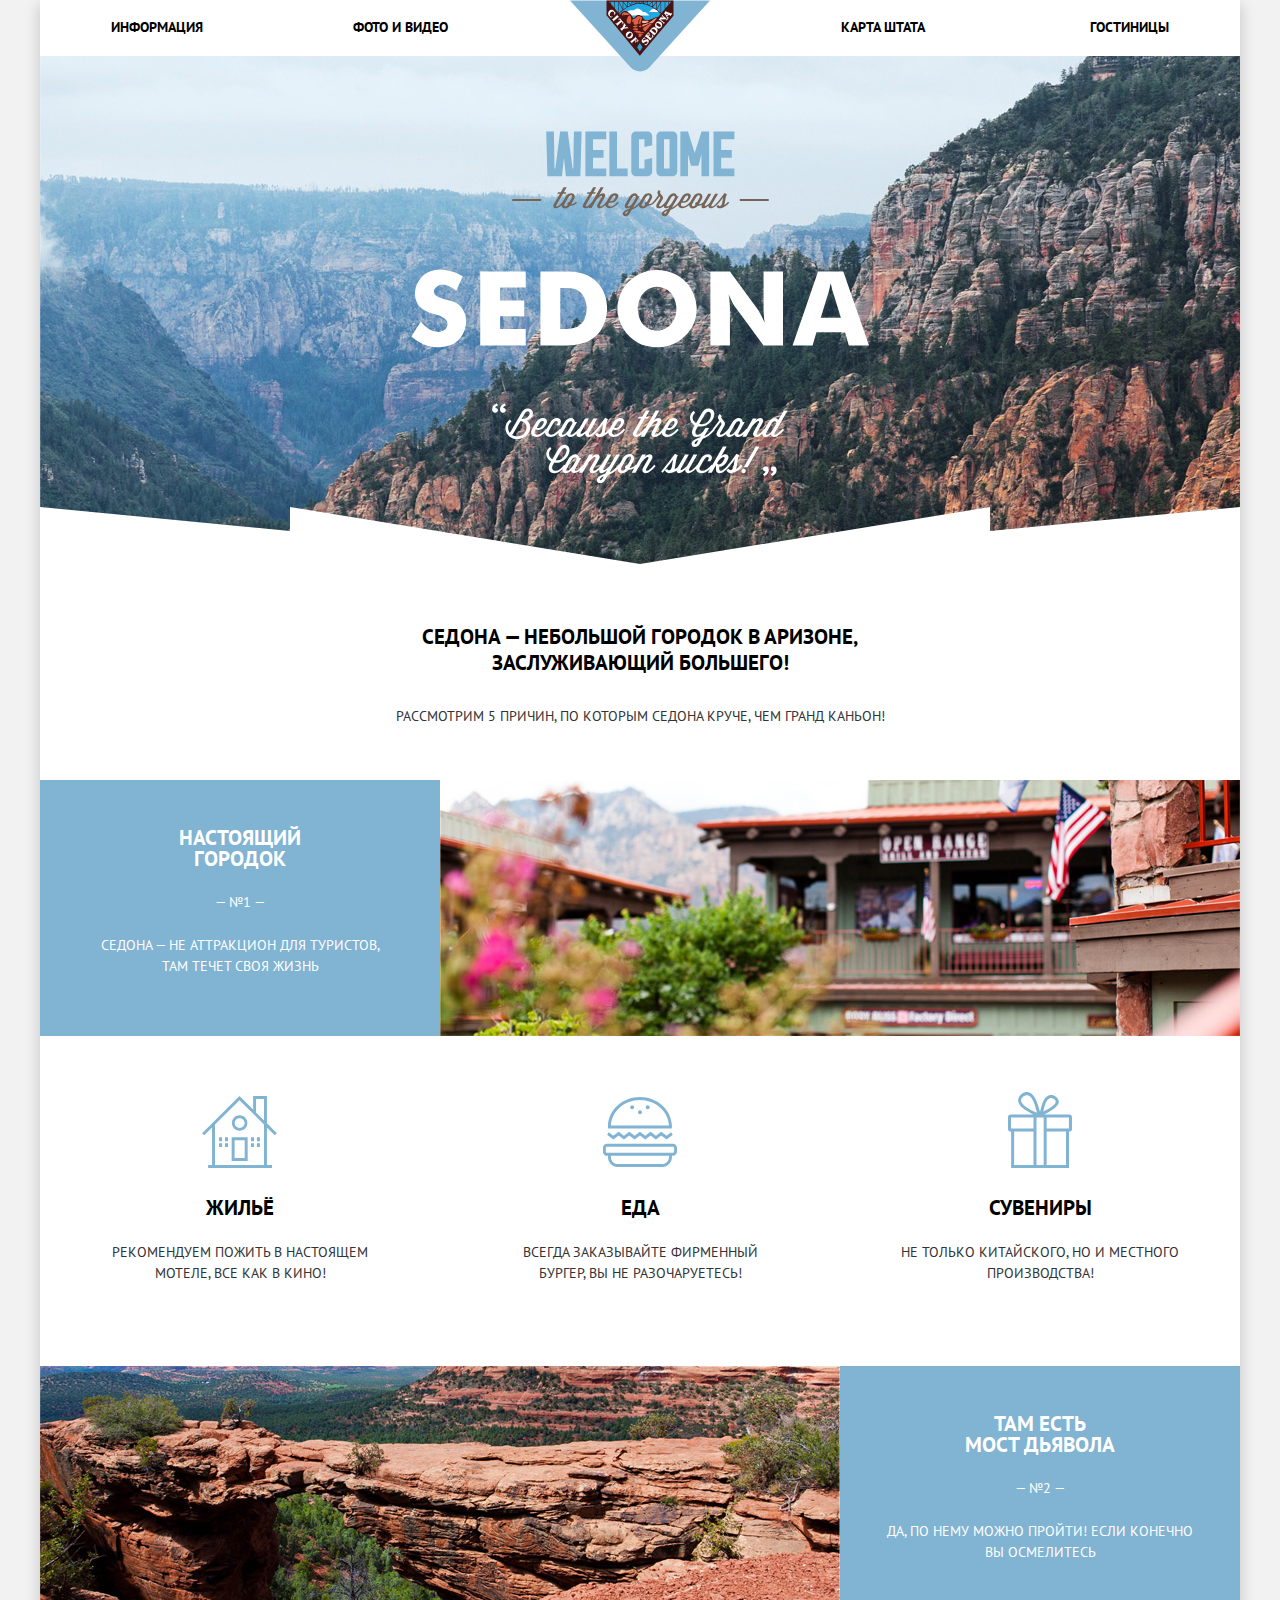
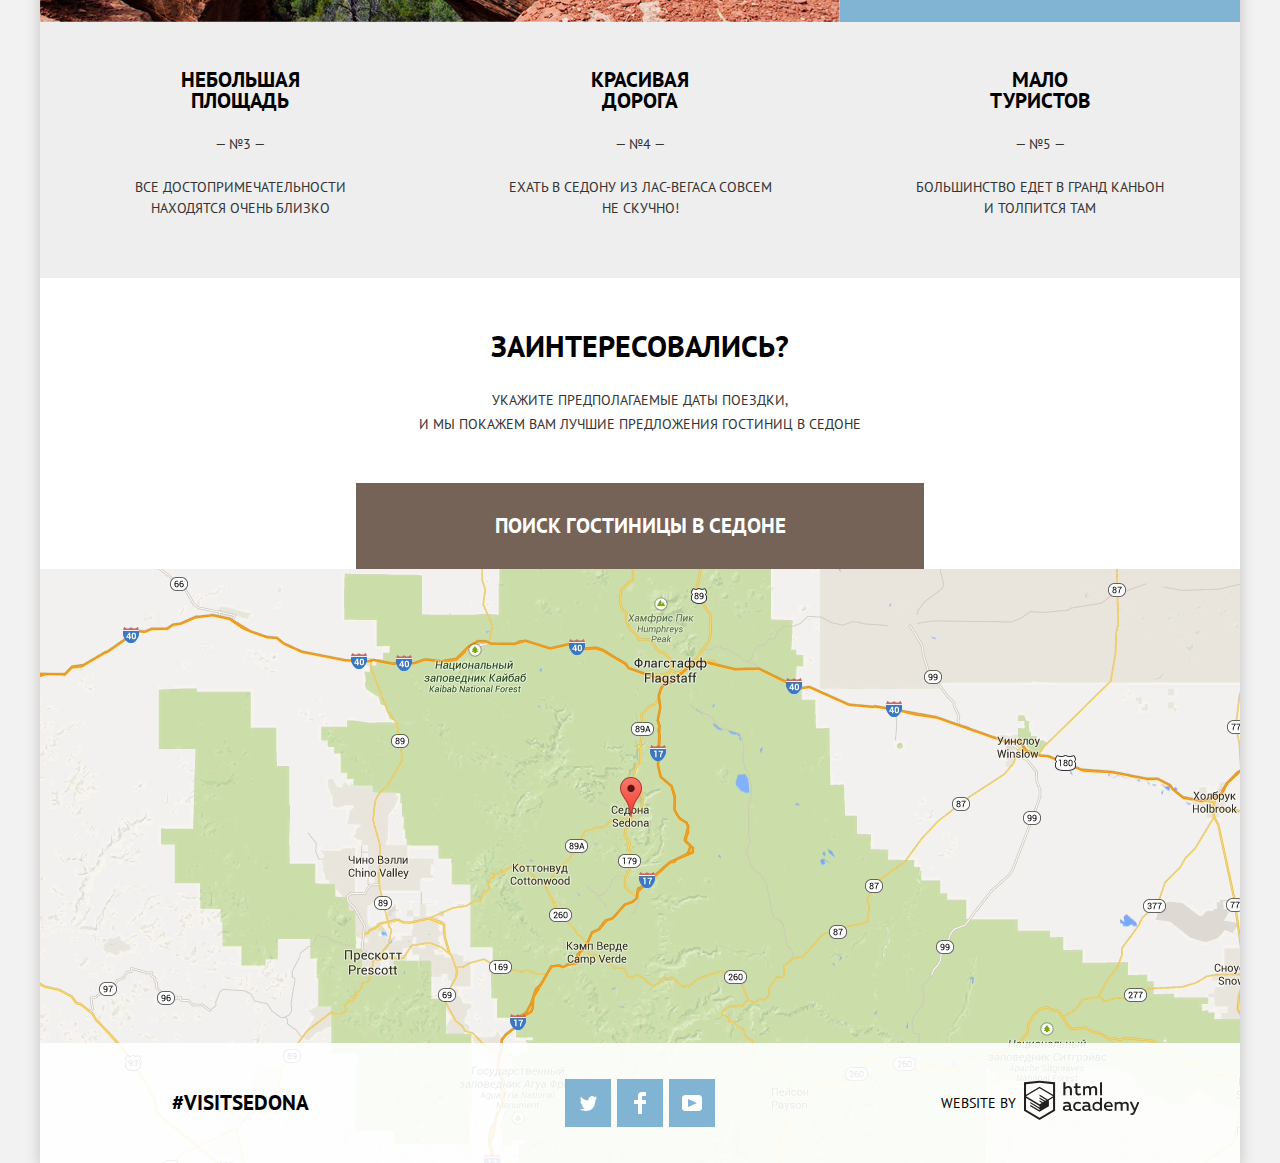
==== index.html @ c5992922 "Добавил анимацию" ====
<!DOCTYPE html>
<html lang="ru">
  <head>
    <meta charset="utf-8">
    <title>HTML Academy: Седона</title>
    <link rel="stylesheet" href="https://fonts.googleapis.com/css?family=PT+Sans:400,700&display=swap&subset=cyrillic">
    <link rel="stylesheet" href="css/normalize.css">
    <link rel="stylesheet" href="css/style.css">
  </head>
  <body>
    <div class="container">
      <header class="main-header">
        <nav class="main-navigation">
          <a class="main-header-logo">
            <img src="img/logo-sedona.svg" width="140" height="72" alt="Логотип Седоны">
          </a>
          <ul class="site-navigation">
            <li><a href="">Информация</a></li>
            <li><a href="">Фото и видео</a></li>
            <li><a href="">Карта штата</a></li>
            <li><a href="hotels.html">Гостиницы</a></li>
          </ul>
        </nav>
      </header>
      <main>
        <h1 class="visually-hidden">Туристический город Седона</h1>
        <section class="main-intro">
          <h2 class="visually-hidden">Великолепная Седона</h2>
          <img src="img/intro-welcome.svg" width="459" height="353" alt="Welcome to the gorgeous Sedona. Because the Grand Canyon sucks!">
        </section>
        <section class="advantages">
          <h2 class="visually-hidden">Главные преимущества Седоны</h2>
          <p class="advantages-title">Седона — небольшой городок в Аризоне, заслуживающий большего!</p>
          <p class="advantages-subtitle">Рассмотрим 5 причин, по которым Седона круче, чем Гранд Каньон!</p>
          <ol class="advantages-list">
            <li class="advantage-item with-image">
              <div class="text-only">
                <h3>Настоящий городок</h3>
                <span>— №1 —</span>
                <p>Седона — не аттракцион для туристов, там течет своя жизнь</p>
              </div>
              <div class="image-only">
                <img src="img/town-sedona.jpg" width="800" height="256" alt="Фото города Седона">
              </div>
            </li>
            <li class="advantage-item with-image">
              <div class="text-only">
                <h3>Там есть<br> мост дьявола</h3>
                <span>— №2 —</span>
                <p>Да, по нему можно пройти! Если конечно вы осмелитесь</p>
              </div>
              <div class="image-only">
                <img src="img/bridge-sedona.jpg" width="800" height="256" alt="Фото моста дьявола">
              </div>
            </li>
            <li class="advantage-item text-only other-advantage">
              <h3>Небольшая площадь</h3>
              <span>— №3 —</span>
              <p>Все достопримечательности находятся очень близко</p>
            </li>
            <li class="advantage-item text-only other-advantage">
              <h3>Красивая дорога</h3>
              <span>— №4 —</span>
              <p>Ехать в Седону из Лас-Вегаса совсем не скучно!</p>
            </li>
            <li class="advantage-item text-only other-advantage">
              <h3>Мало туристов</h3>
              <span>— №5 —</span>
              <p>Большинство едет в Гранд Каньон и толпится там</p>
            </li>
            <li class="advantage-item-more">
              <ul class="more-advantages-list">
                <li class="more-advantage-item">
                  <h4>Жильё</h4>
                  <p>Рекомендуем пожить в настоящем мотеле, все как в кино!</p>
                </li>
                <li class="more-advantage-item">
                  <h4>Еда</h4>
                  <p>Всегда заказывайте фирменный бургер, вы не разочаруетесь!</p>
                </li>
                <li class="more-advantage-item">
                  <h4>Сувениры</h4>
                  <p>Не только китайского, но и местного производства!</p>
                </li>
              </ul>
            </li>
          </ol>
        </section>
        <section class="appointment">
          <div class="appointment-text">
          <h2 class="visually-hidden">Бронировка отеля в Седоне</h2>
          <p class="appointment-title">Заинтересовались?</p>
          <p class="appointment-subtitle">Укажите предполагаемые даты поездки,<br> и мы покажем вам лучшие предложения гостиниц в Cедоне</p>
          <button class="appointment-button" type="button">Поиск гостиницы в Седоне</button>
          </div>
          <div class="appointment-container">
            <form class="appointment-form" action="https://echo.htmlacademy.ru" method="post">
              <p class="appointment-item">
                <label for="appointment-date-1">Дата заезда:</label>
                <input id="appointment-date-1" type="text" name="date-1" value="" placeholder="24 апреля 2017">
                <button class="button-calendar" type="button">
                  <span class="visually-hidden">Открыть календарь</span>
                  <svg xmlns="http://www.w3.org/2000/svg" width="21" height="22" viewBox="0 0 21 22">
                    <path d="M19.251 2.025h-2.845V.648c0-.381-.294-.689-.656-.689-.363 0-.656.308-.656.689v1.377h-3.938V.648c0-.381-.294-.689-.655-.689-.363 0-.657.308-.657.689v1.377H5.906V.648c0-.381-.294-.689-.656-.689-.363 0-.657.308-.657.689v1.377H1.75C.784 2.025 0 2.847 0 3.862v16.302C0 21.179.784 22 1.75 22h17.501c.966 0 1.749-.821 1.749-1.836V3.862c0-1.015-.783-1.837-1.749-1.837zm.437 18.139a.448.448 0 0 1-.437.459H1.75a.45.45 0 0 1-.438-.459V3.862a.45.45 0 0 1 .438-.459h2.844v1.378c0 .381.294.689.657.689.362 0 .656-.308.656-.689V3.403h3.938v1.378c0 .381.294.689.657.689.361 0 .655-.308.655-.689V3.403h3.938v1.378c0 .381.293.689.656.689.362 0 .656-.308.656-.689V3.403h2.845c.241 0 .437.206.437.459v16.302z"/>
                    <path d="M4.594 8.225h2.625v2.066H4.594zM4.594 11.668h2.625v2.067H4.594zM4.594 15.112h2.625v2.066H4.594zM9.188 15.112h2.625v2.066H9.188zM9.188 11.668h2.625v2.067H9.188zM9.188 8.225h2.625v2.066H9.188zM13.781 15.112h2.625v2.066h-2.625zM13.781 11.668h2.625v2.067h-2.625zM13.781 8.225h2.625v2.066h-2.625z"/>
                  </svg>
                </button>
              </p>
              <p class="appointment-item">
                <label for="appointment-date-2">Дата выезда:</label>
                <input id="appointment-date-2" type="text" name="date-2" placeholder="4 июля 2017">
                <button class="button-calendar" type="button">
                  <span class="visually-hidden">Открыть календарь</span>
                  <svg xmlns="http://www.w3.org/2000/svg" width="21" height="22" viewBox="0 0 21 22">
                    <path d="M19.251 2.025h-2.845V.648c0-.381-.294-.689-.656-.689-.363 0-.656.308-.656.689v1.377h-3.938V.648c0-.381-.294-.689-.655-.689-.363 0-.657.308-.657.689v1.377H5.906V.648c0-.381-.294-.689-.656-.689-.363 0-.657.308-.657.689v1.377H1.75C.784 2.025 0 2.847 0 3.862v16.302C0 21.179.784 22 1.75 22h17.501c.966 0 1.749-.821 1.749-1.836V3.862c0-1.015-.783-1.837-1.749-1.837zm.437 18.139a.448.448 0 0 1-.437.459H1.75a.45.45 0 0 1-.438-.459V3.862a.45.45 0 0 1 .438-.459h2.844v1.378c0 .381.294.689.657.689.362 0 .656-.308.656-.689V3.403h3.938v1.378c0 .381.294.689.657.689.361 0 .655-.308.655-.689V3.403h3.938v1.378c0 .381.293.689.656.689.362 0 .656-.308.656-.689V3.403h2.845c.241 0 .437.206.437.459v16.302z"/>
                    <path d="M4.594 8.225h2.625v2.066H4.594zM4.594 11.668h2.625v2.067H4.594zM4.594 15.112h2.625v2.066H4.594zM9.188 15.112h2.625v2.066H9.188zM9.188 11.668h2.625v2.067H9.188zM9.188 8.225h2.625v2.066H9.188zM13.781 15.112h2.625v2.066h-2.625zM13.781 11.668h2.625v2.067h-2.625zM13.781 8.225h2.625v2.066h-2.625z"/>
                  </svg>
                </button>
              </p>
              <div class="appointment-group">
                <p class="appointment-item">
                  <label for="appointment-adult">Взрослые:</label>
                  <button class="button-less" type="button">
                    <span>–</span>
                  </button>
                  <input id="appointment-adult" type="number" name="adult" placeholder="2">
                  <button class="button-more" type="button">
                    <span>+</span>
                  </button>
                </p>
                <p class="appointment-item">
                  <label for="appointment-children">Дети:</label>
                  <button class="button-less" type="button">
                    <span>–</span>
                  </button>
                  <input id="appointment-children" type="number" name="children" placeholder="0">
                  <button class="button-more" type="button">
                    <span>+</span>
                  </button>
                </p>
              </div>
              <button class="button-submit" type="submit">Найти</button>
            </form>
          </div>
        </section>
        <section class="main-map">
          <h2 class="visually-hidden">Карта расположения Седоны</h2>
          <img src="img/map.png" width="1200" height="594" alt="Карта расположения Седоны">
        </section>
      </main>
      <footer class="main-footer index-footer">
        <p class="footer-intro">#visitsedona</p>
        <div class="footer-social">
          <ul>
            <li>
              <a class="social-button" href="#"><span class="visually-hidden">Твиттер</span>
              <svg xmlns="http://www.w3.org/2000/svg" width="17" height="15" viewBox="0 0 17 15">
                <path fill="#FFF" d="M10.95.144c1.685-.496 2.984.27 3.577 1.179.673-.231 1.331-.481 2.011-.708a2.345 2.345 0 0 1-.857 1.768c.685.17 1.304-.491 1.304-.491-.169 1-1.006 1.788-1.563 2.024-.231 6.75-3.175 11.217-10.077 11.082h-.446c-.41 0-4.164-.46-4.898-1.887 2.271.196 3.893-.422 4.693-1.177-.96-.3-2.679-.477-2.979-2.95.349.106.564.228 1.19.119C1.705 8.247.374 7.53.448 5.33c.285.328 1.067.536 1.34.472C1.085 5.561-.182 2.442.894.85c1.818 1.854 3.735 3.606 7.152 3.773C8.254 2.33 9.183.793 10.95.144z"/>
              </svg>
              </a>
            </li>
            <li>
              <a class="social-button" href="#"><span class="visually-hidden">Фейсбук</span>
              <svg xmlns="http://www.w3.org/2000/svg" width="12" height="22" viewBox="0 0 12 22">
                <path fill="#FFF" d="M12 4V0H8a4 4 0 0 0-4 4v4H0v4h4v10h4V12h4V8H8V4h4z"/>
              </svg>
              </a>
            </li>
            <li>
              <a class="social-button" href="#"><span class="visually-hidden">Ютуб</span>
              <svg xmlns="http://www.w3.org/2000/svg" width="20" height="16" viewBox="0 0 20 16">
                <path fill="#FFF" d="M17 0H3C1.35 0 0 1.35 0 3v10c0 1.65 1.35 3 3 3h14c1.65 0 3-1.35 3-3V3c0-1.65-1.35-3-3-3zM6.027 11.998V4.002L15.014 8l-8.987 3.998z"/>
              </svg>
              </a>
            </li>
          </ul>
        </div>
        <p class="footer-copyright">
          <span>Website by</span>
          <a class="button-copyrigth" href="https://up.htmlacademy.ru/htmlcss/26"><span class="visually-hidden">HTML Academy</span>
          <svg xmlns="http://www.w3.org/2000/svg" width="115" height="41" viewBox="0 0 113 39">
            <path fill="#231f20" d="M46.84 28.22a2.07 2.07 0 0 0 .58-.11v1.4a3.41 3.41 0 0 1-1.24.22 1.75 1.75 0 0 1-1.75-1 5.08 5.08 0 0 1-3.3 1.13c-1.59 0-3.06-.87-3.06-2.68 0-2.24 2.08-2.93 3.9-2.93a11.63 11.63 0 0 1 2.28.26v-.31c0-1.09-.8-1.86-2.3-1.86a7.79 7.79 0 0 0-3.15.67v-1.79a10.72 10.72 0 0 1 3.35-.58c2.48 0 4 1.18 4 3.83v3.14a.57.57 0 0 0 .69.61zm-6.76-1.19a1.42 1.42 0 0 0 1.64 1.29 3.56 3.56 0 0 0 2.53-1v-1.51a10.21 10.21 0 0 0-1.9-.22c-1.1.01-2.27.35-2.27 1.45zM53.06 20.62a5.29 5.29 0 0 1 2.7.67v1.79a4.28 4.28 0 0 0-2.42-.73 2.89 2.89 0 1 0 0 5.76 5.26 5.26 0 0 0 2.55-.67v1.8a6.58 6.58 0 0 1-2.9.6 4.42 4.42 0 0 1-4.72-4.54 4.54 4.54 0 0 1 4.79-4.68zM65.84 28.22a2.07 2.07 0 0 0 .58-.11v1.4a3.41 3.41 0 0 1-1.24.22 1.75 1.75 0 0 1-1.75-1 5.08 5.08 0 0 1-3.3 1.13c-1.59 0-3.06-.87-3.06-2.68 0-2.24 2.08-2.93 3.9-2.93a11.63 11.63 0 0 1 2.28.26v-.31c0-1.09-.8-1.86-2.3-1.86a7.79 7.79 0 0 0-3.15.67v-1.79a10.72 10.72 0 0 1 3.35-.58c2.48 0 4 1.18 4 3.83v3.14a.57.57 0 0 0 .69.61zm-6.76-1.19a1.42 1.42 0 0 0 1.64 1.29 3.56 3.56 0 0 0 2.53-1v-1.51a10.21 10.21 0 0 0-1.9-.22c-1.11.01-2.27.35-2.27 1.45zM76.67 16.85v12.76h-1.76v-1.39a4.07 4.07 0 0 1-3.35 1.62 4.62 4.62 0 0 1 0-9.22 4 4 0 0 1 3.15 1.37v-5.14h2zm-4.76 5.48a2.9 2.9 0 0 0 0 5.8 3 3 0 0 0 2.79-1.84v-2.13a3.06 3.06 0 0 0-2.79-1.83zM82.99 20.62c3.48 0 4.68 2.81 4.12 5.34h-6.58c.22 1.57 1.75 2.22 3.35 2.22a6.41 6.41 0 0 0 2.77-.62v1.68a7.5 7.5 0 0 1-3.14.6c-2.68 0-5-1.53-5-4.61a4.39 4.39 0 0 1 4.48-4.61zm.09 1.62a2.39 2.39 0 0 0-2.57 2.26h4.85a2.06 2.06 0 0 0-2.28-2.26zM89.1 29.61v-8.75h1.73v1.09a4 4 0 0 1 2.92-1.33 3 3 0 0 1 2.73 1.4 4.33 4.33 0 0 1 3.06-1.4 3.21 3.21 0 0 1 3.32 3.52v5.47h-2V24.2a1.67 1.67 0 0 0-1.73-1.84 2.94 2.94 0 0 0-2.17 1.18V29.61h-2V24.2a1.67 1.67 0 0 0-1.73-1.84 3.11 3.11 0 0 0-2.32 1.35v5.91h-2zM111.47 20.86h2l-4.1 9.93c-.95 2.28-2.19 3-3.52 3a5 5 0 0 1-1.15-.15v-1.66a3 3 0 0 0 .89.13c.95 0 1.66-.67 2.17-2l.18-.44-4.16-8.82h2.13l3 6.6zM40.66 1.53v5a4 4 0 0 1 2.83-1.2A3.41 3.41 0 0 1 47.1 8.9v5.41h-2V9.15a1.9 1.9 0 0 0-2-2.1 3.08 3.08 0 0 0-2.44 1.46v5.8h-2V1.53h2zM52.43 2.42v3.12h3.17v1.71h-3.17v4c0 1.15.53 1.53 1.66 1.53a4.71 4.71 0 0 0 1.77-.35v1.68a7.14 7.14 0 0 1-2.35.38 2.68 2.68 0 0 1-3-2.88V7.23h-1.6V5.52h1.57V2.88zM58.1 14.29V5.54h1.73v1.09a4 4 0 0 1 2.92-1.33 3 3 0 0 1 2.73 1.4 4.33 4.33 0 0 1 3.06-1.4 3.21 3.21 0 0 1 3.32 3.52v5.47h-2V8.88a1.67 1.67 0 0 0-1.73-1.84 2.94 2.94 0 0 0-2.17 1.18V14.29h-2V8.88a1.67 1.67 0 0 0-1.73-1.84 3.11 3.11 0 0 0-2.32 1.35v5.91h-2zM74.72 1.52h1.95v12.76h-1.95zM15.44.02h-.16L0 1.62v28l15.28 9.09 15.28-9.09v-28zm13.12 28.45l-13.28 7.9L2 28.47V16.99l13.22 7.87v1.43l-9.07-5.4v1.38l9.11 5.47v1.46l-9.1-5.42v1.38l9.11 5.47 9.19-5.5V19.22l4.1-2.45v11.67zm0-13.16l-3.65 2.14-1.68 1-8-4.76v1.38l6.84 4.07h-.06l-.15.09-1 .57-5.64-3.36v1.38l4.45 2.65-1.05.7-3.36-2v1.38l2.21 1.3-2.25 1.35-13.16-7.82 13.17-7.92zm0-1.39L15.21 6.05l-13.2 7.86V3.41l13.28-1.39 13.28 1.39v10.51z"/>
          </svg>
          </a>
        </p>
      </footer>
    </div>
    <script src="js/script.js"></script>
  </body>
</html>
---- css/style.css ----
body {
    margin: 0;
    padding: 0;
    font-family: "PT Sans", Tahoma, sans-serif;
    font-size: 14px;
    line-height: 21px;
    font-weight: 400;
    color: #000000;
    text-transform: uppercase;
    background-color: #f2f2f2;
}

a {
    text-decoration: none;
}

img {
    max-width: 100%;
}

.visually-hidden:not(:focus):not(:active),
input[type="checkbox"].visually-hidden,
input[type="radio"].visually-hidden {
    position: absolute;
    width: 1px;
    height: 1px;
    margin: -1px;
    border: 0;
    padding: 0;
    white-space: nowrap;
    clip-path: inset(100%);
    clip: rect(0 0 0 0);
    overflow: hidden;
}

.container {
    position: relative;
    width: 1200px;
    margin: 0 auto;
    background-color: #ffffff;
    box-shadow: 0px 5px 15px 0 rgba(0, 1, 1, 0.2);
}

.main-header {
    position: relative;
}

.main-navigation {
    font-size: 14px;
    line-height: 26px;
    font-weight: 700;
    color: #000000;
    background-color: #ffffff;
}

.main-header-logo {
    position: absolute;
    top: 0;
    left: 50%;
    margin-left: -70px;
    width: 140px;
    height: 72px;
}

.site-navigation {
    display: flex;
    justify-content: flex-start;
    flex-wrap: wrap;
    width: 1200px;
    min-height: 56px;
    margin: 0;
    padding: 0;
    list-style: none;
}

.site-navigation li {
    box-sizing: border-box;
    width: 239px;
    padding-top: 14px;
    padding-bottom: 16px;
}

.site-navigation li:nth-child(4n+1),
.site-navigation li:nth-child(4n+2) {
    padding-left: 71px;
    text-align: left;
}

.site-navigation li:nth-child(4n+3),
.site-navigation li:nth-child(4n+4) {
    padding-right: 71px;
    text-align: right;
}

.site-navigation li:nth-child(4n+2) {
    padding-left: 74px;
}

.site-navigation li:nth-child(4n+3) {
    margin-left: 244px;
    padding-right: 76px;
}

.site-navigation a {
    color: #000000;
}

.site-navigation a:hover,
.site-navigation a:focus {
    color: #81b3d2;
}

.site-navigation a:active {
    color: rgba(0, 0, 0, 0.3);
}

.site-navigation-current a {
    color: #766357;
}

.site-navigation-current a:hover,
.site-navigation-current a:focus {
    color: #766357;
    cursor: default;
}

.main-intro {
    min-height: 508px;
    background-color: #acd5ee;
    background-image: url("../img/intro-mask.svg"), url("../img/background-photo.jpg");
    background-position: center bottom, center -84px;
    background-repeat: no-repeat, no-repeat;
    background-size: auto, cover;
    text-align: center;
}

.main-intro img {
    padding-top: 75px;
    padding-bottom: 73px;
}

.advantages-title {
    width: 440px;
    margin: 0 auto;
    margin-top: 60px;
    font-size: 21px;
    line-height: 26px;
    font-weight: 700;
    text-align: center;
}

.advantages-subtitle {
    margin-top: 27px;
    margin-bottom: 51px;
    line-height: 26px;
    text-align: center;
    color: #333333;
}

.advantages {
    text-align: center;
}

.advantages-list {
    display: flex;
    flex-wrap: wrap;
    margin: 0;
    padding: 0;
    list-style: none;
}

.advantage-item {
    box-sizing: border-box;
    min-height: 256px;
}

.with-image {
    display: flex;
    width: 100%;
    color: #ffffff;
    background-color: #81b3d2;
}

.with-image:first-child {
    order: -2;
}

.image-only {
    width: 800px;
    height: 256px;
}

.with-image:nth-child(2) .image-only {
    order: -1;
}

.text-only {
    box-sizing: border-box;
    width: 400px;
    background-color: #eeeeee;
    padding-top: 47px;
    padding-bottom: 59px;
    padding-left: 46px;
    padding-right: 46px;
}

.text-only h3 {
    margin: 0;
    margin-bottom: 23px;
    padding: 0 75px;
    font-size: 21px;
    line-height: 21px;
    font-weight: 700;
}

.text-only span,
.text-only p {
    color: #333333;
}

.text-only p {
    margin: 0;
    margin-top: 22px;
    padding: 0;
    word-wrap: break-word;
}

.other-advantage p {
    padding: 0 20px;
}

.advantage-item:first-child p {
    padding-left: 5px;
    padding-right: 5px;
}

.advantage-item:nth-child(5) p {
    padding: 0 25px;
}

.with-image .text-only {
    background-color: #81b3d2;
}

.with-image span,
.with-image p {
    color: #ffffff;
}

.advantage-item-more {
    order: -1;
    width: 100%;
}

.more-advantages-list {
    display: flex;
    justify-content: space-around;
    list-style: none;
    margin: 0;
    padding: 0;
}

.more-advantage-item {
    box-sizing: border-box;
    width: 400px;
}

.more-advantage-item h4 {
    position: relative;
    margin-top: 161px;
    margin-bottom: 24px;
    font-size: 21px;
    line-height: 21px;
    font-weight: 700;
}

.more-advantage-item h4::before {
    content: "";
    position: absolute;
}

.more-advantage-item:first-child h4::before {
    bottom: 50px;
    left: 162px;
    width: 75px;
    height: 72px;
    background-image: url("../img/icon-house.svg");
    background-repeat: no-repeat;
    background-position: 0 0;
}

.more-advantage-item:nth-child(2) h4::before {
    bottom: 51px;
    left: 163px;
    width: 74px;
    height: 70px;
    background-image: url("../img/icon-food.svg");
    background-repeat: no-repeat;
    background-position: 0 0;
}

.more-advantage-item:last-child h4::before {
    bottom: 50px;
    left: 168px;
    width: 64px;
    height: 76px;
    background-image: url("../img/icon-gift.svg");
    background-repeat: no-repeat;
    background-position: 0 0;
}

.more-advantage-item p {
    width: 285px;
    margin: 0 auto;
    margin-bottom: 82px;
    color: #333333;
}

.appointment {
    position: relative;
    text-align: center;
}

.appointment-title {
    margin: 0;
    margin-top: 50px;
    margin-bottom: 24px;
    font-size: 30px;
    line-height: 36px;
    font-weight: 700;
}

.appointment-subtitle {
    margin: 0;
    margin-bottom: 47px;
    line-height: 24px;
    color: #333333;
}

.appointment-button {
    display: block;
    width: 568px;
    margin: 0 auto;
    padding: 30px 5px;
    font-family: inherit;
    font-size: 21px;
    line-height: 26px;
    font-weight: 700;
    text-transform: uppercase;
    text-align: center;
    color: #ffffff;
    background-color: #766357;
    border: none;
    cursor: pointer;
}

.appointment-button:hover,
.appointment-button:focus {
    background-color: #604e43;
}

.appointment-button:active {
    color: rgba(255, 255, 255, 0.3);
    background-color: #503e33;
}

.appointment-text {
    z-index: 2;
}

.appointment-container {
    position: absolute;
    top: 100%;
    left: 50%;
    box-sizing: border-box;
    width: 568px;
    margin-left: -284px;
    padding: 55px;
    background-color: #ffffff;
    box-shadow: 0px 7px 15px 0 rgba(0, 1, 1, 0.15);
    z-index: 1;
}

@keyframes open {
    0% {
        transform: translateY(-400px);
    }
    100% {
        transform: translateY(0);
    }
}

@keyframes close {
    0% {
        transform: translateY(0);
    }
    100% {
        transform: translateY(-400px);
    }
}

.appointment-hide {
    display: none;
}

.appointment-animation-open {
    display: block;
    animation: open 2s;
}

.appointment-animation-close {
    display: block;
    animation: close 2s;
}

.appointment-item {
    position: relative;
    display: flex;
    justify-content: space-between;
    margin-bottom: 30px;
    margin-top: 0;
}

.appointment-item label {
    padding-top: 6px;
    line-height: 26px;
    font-weight: 700;
}

.appointment-item input {
    box-sizing: border-box;
    width: 346px;
    min-height: 38px;
    padding-top: 6px;
    padding-bottom: 6px;
    padding-left: 12px;
    padding-right: 40px;
    font: inherit;
    line-height: 26px;
    font-weight: 700;
    text-transform: uppercase;
    vertical-align: middle;
    color: #000000;
    background-color: #f2f2f2;
    border: none;
}

.appointment-item input::-webkit-input-placeholder {
    color: #000000;
}

.appointment-item input::-moz-placeholder {
    color: #000000;
}

.appointment-item input::-ms-input-placeholder {
    color: #000000;
}

.appointment-item input:hover {
    background-color: #ebebeb;
}

.appointment-item input:focus {
    background-color: #ffffff;
    outline: 2px solid #e5e5e5;
}

.appointment-item .button-calendar {
    position: absolute;
    top: 8px;
    right: 9px;
    width: 21px;
    height: 22px;
    padding: 0;
    background-color: transparent;
    border: none;
    cursor: pointer;
    fill: #cacaca;
}

.button-calendar:hover path,
.button-calendar:focus path {
    fill: #231f20;
}

.button-calendar:active path {
    fill: #81b3d2;
}

.appointment-group {
    display: flex;
    justify-content: space-between;
    margin-bottom: 53px;
}

.appointment-group .appointment-item {
    margin: 0;
}

.appointment-group input {
    box-sizing: border-box;
    width: 38px;
    padding: 0;
    font: inherit;
    font-weight: 700;
    text-align: center;
    vertical-align: middle;
}

.appointment-group input::-webkit-outer-spin-button,
.appointment-group input::-webkit-inner-spin-button {
    -webkit-appearance: none;
}

.appointment-group input[type="number"] {
    -moz-appearance: textfield;
}

.appointment-group .appointment-item:first-child label {
    margin-right: 40px;
}

.appointment-group .appointment-item:nth-child(2) label {
    margin-right: 27px;
}

.appointment-group .button-less,
.appointment-group .button-more {
    box-sizing: border-box;
    width: 38px;
    background-color: #f2f2f2;
    border: none;
    cursor: pointer;
}

.button-less span,
.button-more span {
    font-size: 22px;
    font-weight: 700;
    color: #aaaaaa;
}

.button-less:hover span,
.button-less:focus span,
.button-more:hover span,
.button-more:focus span {
    color: #231f20;
}

.button-less:active span,
.button-more:active span {
    color: #81b3d2;
}

.appointment-form .button-submit {
    display: block;
    box-sizing: border-box;
    width: 100%;
    padding-top: 16px;
    padding-bottom: 16px;
    font: inherit;
    font-size: 21px;
    line-height: 26px;
    font-weight: 700;
    text-transform: uppercase;
    color: #ffffff;
    background-color: #81b3d2;
    border: none;
    cursor: pointer;
}

.appointment-form .button-submit:hover,
.appointment-form .button-submit:focus {
    background-color: #669ec0;
}

.appointment-form .button-submit:active {
    background-color: #5496bd;
    color: rgba(255, 255, 255, 0.3);
}

.main-map {
    display: flex;
}

.filters {
    min-height: 217px;
    color: #ffffff;
    background-color: #669ec0;
    background-image: url("../img/filter-background.jpg");
    background-position: 0 center;
    background-repeat: no-repeat;
    background-size: 100%;
}

.filter {
    display: flex;
    align-items: flex-start;
    padding: 27px 72px;
}

.filter fieldset {
    margin: 0;
    padding: 0;
    border: none;
}

.filter fieldset:first-child {
    width: 145px;
    margin-right: 110px;
}

.filter fieldset:nth-child(2) {
    width: 140px;
}

.filter legend,
.filter-range-title {
    font-size: 16px;
    line-height: 21px;
    font-weight: 700;
}

.filter legend {
    margin-bottom: 25px;
}

.filter-range-title {
    margin: 0;
    margin-bottom: 10px;
}

.filter ul {
    margin: 0;
    padding: 0;
    list-style: none;
}

.filter-option {
    margin-bottom: 25px;
    padding-left: 40px;
}

.filter-option:last-child {
    margin-bottom: 0;
}

.filter-option label {
    position: relative;
    display: block;
    cursor: pointer;
}

.filter-input-checkbox + label::before {
    content: "";
    position: absolute;
    top: -3px;
    left: -40px;
    width: 23px;
    height: 23px;
    background-image: url("../img/checkbox-off.svg");
    background-repeat: no-repeat;
}

.filter-input-checkbox:checked + label::before {
    content: "";
    position: absolute;
    top: -3px;
    left: -40px;
    width: 27px;
    height: 23px;
    background-image: url("../img/checkbox-on.svg");
    background-repeat: no-repeat;
}

.filter-input-checkbox:disabled + label::before {
    content: "";
    position: absolute;
    top: -3px;
    left: -40px;
    width: 27px;
    height: 23px;
    background-image: url("../img/checkbox-off-disabled.svg");
    background-repeat: no-repeat;
}

.filter-input-checkbox:checked:disabled + label::before {
    content: "";
    position: absolute;
    top: -3px;
    left: -40px;
    width: 27px;
    height: 23px;
    background-image: url("../img/checkbox-on-disabled.svg");
    background-repeat: no-repeat;
}

.filter-input-checkbox:focus + label::before {
    outline: 2px solid #a8c7f7;
}

.filter-range {
    width: 318px;
    margin-left: auto;
}

.price-controls {
    position: relative;
    box-sizing: border-box;
    height: 36px;
    margin-bottom: 20px;
    font-size: 0;
    border: 2px solid #ffffff;
    border-radius: 2px;
}

.price-controls::after {
    content: "";
    position: absolute;
    top: 50%;
    left: 50%;
    width: 2px;
    height: 22px;
    background: #ffffff;
    transform: translate(-50%, -50%);
}

.price-controls label {
    display: inline-block;
    font-size: 14px;
    line-height: 28px;
    vertical-align: top;
    cursor: pointer;
}

.price-controls .min-price {
    width: 90px;
    padding-left: 65px;
}

.price-controls .max-price {
    width: 90px;
    padding-left: 55px;
}

.price-controls input {
    width: 50px;
    margin: 0;
    font: inherit;
    color: inherit;
    background: none;
    border: none;
}

.range-controls {
    position: relative;
    margin-bottom: 31px;
}

.range-controls .scale {
    height: 2px;
    background: rgba(255, 255, 255, 0.3);
}

.range-controls .bar {
    width: 80%;
    height: 2px;
    background: #ffffff;
}

.range-toggle {
    box-sizing: content-box;
    position: absolute;
    top: -9px;
    width: 4px;
    height: 4px;
    padding: 0;
    background-color: #ababab;
    border: 8px solid #ffffff;
    border-radius: 50%;
    box-shadow: 0 2px 1px 0 rgba(0, 1, 1, 0.2);
    cursor: pointer;
}

.range-toggle:hover,
.range-toggle:focus {
    top: -10px;
    background-color: #1c4f80;
    border-width: 9px;
}

.range-toggle-min {
    left: 0;
}

.range-toggle-max {
    left: 80%;
}

.filter-button {
    display: block;
    margin-left: 84px;
    padding: 6px 34px;
    font: inherit;
    color: #ffffff;
    text-transform: uppercase;
    background-color: transparent;
    border: 2px solid #ffffff;
    border-radius: 2px;
    cursor: pointer;
}

.filter-button:hover,
.filter-button:focus,
.filter-button:active {
    color: #000000;
    background-color: #ffffff;
}

.sorting-results {
    border-bottom: 1px solid #e5e5e5;
}

.sorting-columns {
    display: flex;
    align-items: baseline;
    padding-left: 72px;
    padding-right: 73px;
    padding-top: 30px;
    padding-bottom: 30px;
}

.results-number {
    margin: 0;
    font-size: 21px;
    line-height: 26px;
    font-weight: 700;
}

.sorting {
    margin: 0;
    margin-left: 49px;
    font-size: 12px;
    line-height: 18px;
}

.filter-results-list {
    display: flex;
    justify-content: space-between;
    width: 238px;
    margin: 0;
    margin-left: 40px;
    padding: 0;
    list-style: none;
    font-size: 12px;
    line-height: 18px;
}

.filter-results-list .result-current {
    color: #81b3d2;
}

.filter-result-item a {
    color: rgba(0, 0, 0, 0.3);
    border-bottom: 1px dotted #81b3d2;
}

.filter-result-item a:hover,
.filter-result-item a:focus {
    color: #81b3d2;
}

.filter-result-item a:active {
    color: #000000;
    border-bottom: none;
}

.buttons-sorting {
    margin-left: auto;
}

.button-current path {
    fill: #81b3d2;
}

.button-down {
    margin-left: 8px;
}

.button-up:hover path,
.button-up:focus path,
.button-down:hover path,
.button-down:focus path {
    fill: #231f20;
}

.button-up:active path,
.button-down:active path {
    fill: #81b3d2;
}

.catalog-list {
    list-style: none;
    margin: 0;
    padding: 0;
}

.catalog-item {
    display: flex;
    padding-left: 72px;
    padding-right: 73px;
    padding-top: 30px;
    padding-bottom: 30px;
    border-bottom: 1px solid #e5e5e5;
}

.catalog-item a {
    color: #000000;
}

.catalog-item h3 {
    margin: 0;
    margin-top: -5px;
    margin-bottom: 7px;
    font-size: 21px;
    line-height: 26px;
    font-weight: 700;
}

.catalog-item p {
    margin: 0;
}

.catalog-item-info {
    margin-left: 30px;
}

.catalog-item .catalog-item-price {
    display: flex;
    justify-content: space-between;
    width: 182px;
    margin: 0;
    margin-bottom: 14px;
}

.hotel-name:hover,
.hotel-name:focus {
    color: #81b3d2;
}

.hotel-name:active {
    color: rgba(0, 0, 0, 0.3);
}

.more-detail a {
    color: #ffffff;
    font-weight: 700;
}

.button-detail {
    display: inline-block;
    padding: 3px 17px;
    background-color: #81b3d2;
}

.button-detail:hover,
.button-detail:focus {
    background-color: #669ec0;
}

.button-detail:active {
    background-color: #5496bd;
    color: rgba(255, 255, 255, 0.3);
}

.button-reserv {
    display: inline-block;
    margin-left: 2px;
    padding: 3px 16px;
    background-color: #766357;
}

.button-reserv:hover,
.button-reserv:focus {
    background-color: #604e43;
}

.button-reserv:active {
    background-color: #503e33;
    color: rgba(255, 255, 255, 0.3);
}

.catalog-item .raiting {
    margin-left: auto;
    display: flex;
    flex-direction: column;
    justify-content: space-between;
    align-items: flex-end;
}

.raiting-stars img {
    margin-left: 2px;
}

.raiting-number {
    display: block;
    padding: 3px 14px;
    color: #666666;
    background-color: #f2f2f2;
}

.main-footer {
    display: flex;
    align-items: center;
    padding: 36px 0;
}

.index-footer {
    position: absolute;
    bottom: 0;
    z-index: 2;
    background-color: rgba(255, 255, 255, 0.9);
}

.footer-intro {
    box-sizing: border-box;
    width: 400px;
    margin: 0;
    font-size: 21px;
    line-height: 26px;
    font-weight: 700;
    text-align: center;
}

.footer-social {
    width: 400px;
    text-align: center;
}

.footer-social ul {
    display: flex;
    flex-wrap: wrap;
    justify-content: space-between;
    width: 150px;
    margin: 0 auto;
    padding: 0;
    list-style: none;
}

.social-button {
    display: flex;
    justify-content: center;
    align-items: center;
    width: 46px;
    height: 48px;
    background-color: #81b3d2;
}

.social-button:hover,
.social-button:focus {
    background-color: #669ec0;
}

.social-button:active {
    background-color: #5496bd;
}

.social-button:active path {
    opacity: 0.3;
}

.footer-copyright {
    display: flex;
    align-items: center;
    justify-content: center;
    width: 400px;
    margin: 0;
    text-align: center;
}

.footer-copyright span {
    line-height: 26px;
    margin-right: 8px;
}

.button-copyright {
    display: block;
    width: 115px;
    height: 41px;
}

.footer-copyright a:hover path,
.footer-copyright a:focus path {
    fill: #81b3d2;
}

.footer-copyright a:active path {
    fill: #bdbbbc;
}
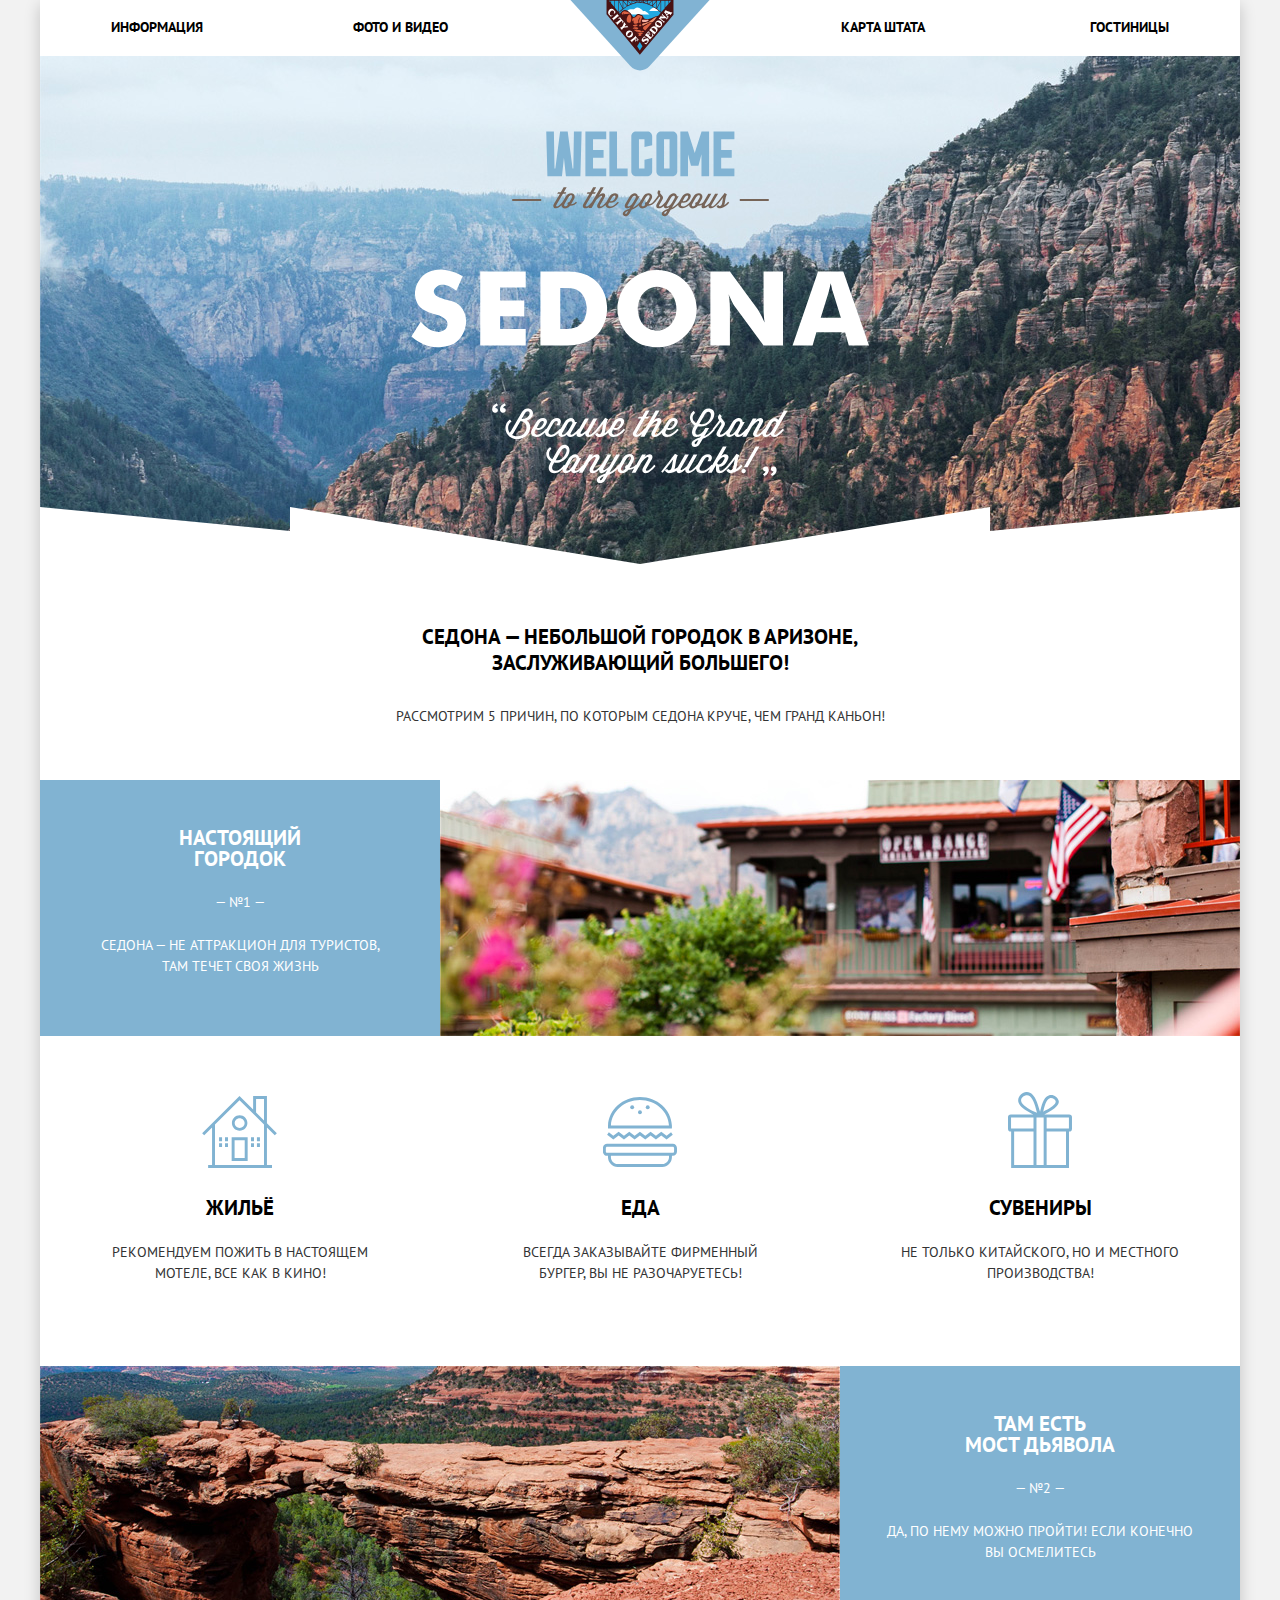
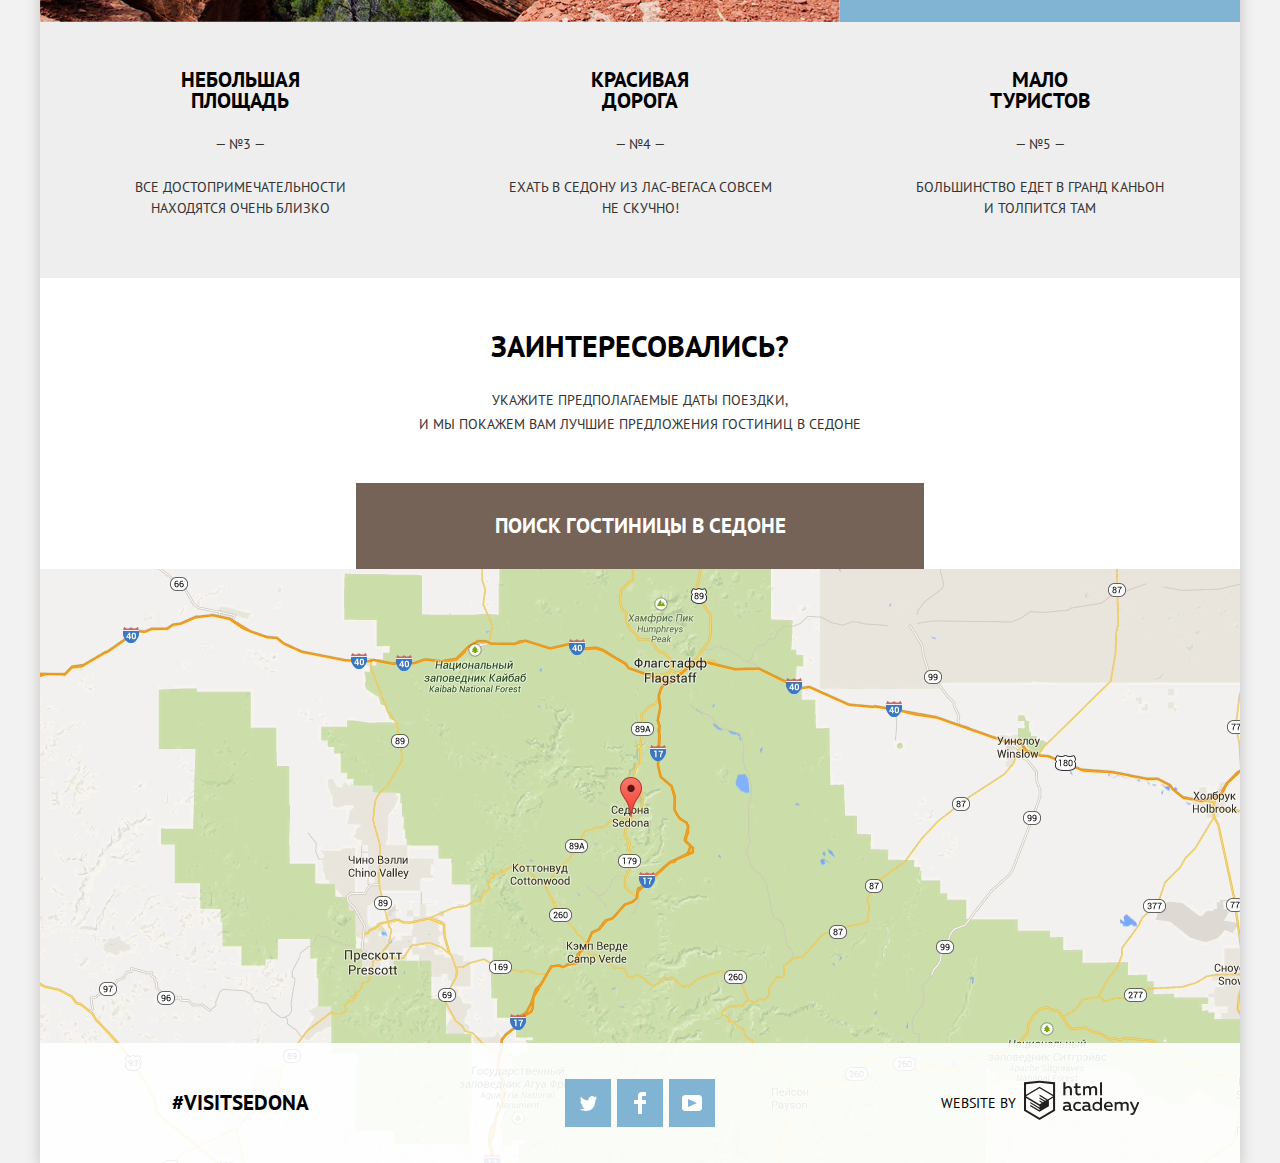
==== commit 4d4f4591: "Доделал скрипт" ====
--- a/index.html
+++ b/index.html
@@ -97,7 +97,7 @@
             <form class="appointment-form" action="https://echo.htmlacademy.ru" method="post">
               <p class="appointment-item">
                 <label for="appointment-date-1">Дата заезда:</label>
-                <input id="appointment-date-1" type="text" name="date-1" value="" placeholder="24 апреля 2017">
+                <input id="appointment-date-1" type="text" name="date-1" placeholder="24 апреля 2017">
                 <button class="button-calendar" type="button">
                   <span class="visually-hidden">Открыть календарь</span>
                   <svg xmlns="http://www.w3.org/2000/svg" width="21" height="22" viewBox="0 0 21 22">
@@ -121,21 +121,21 @@
                 <p class="appointment-item">
                   <label for="appointment-adult">Взрослые:</label>
                   <button class="button-less" type="button">
-                    <span>–</span>
+                    <span class="visually-hidden">Меньше</span>
                   </button>
                   <input id="appointment-adult" type="number" name="adult" placeholder="2">
                   <button class="button-more" type="button">
-                    <span>+</span>
+                    <span class="visually-hidden">Больше</span>
                   </button>
                 </p>
                 <p class="appointment-item">
                   <label for="appointment-children">Дети:</label>
                   <button class="button-less" type="button">
-                    <span>–</span>
+                    <span class="visually-hidden">Меньше</span>
                   </button>
                   <input id="appointment-children" type="number" name="children" placeholder="0">
                   <button class="button-more" type="button">
-                    <span>+</span>
+                    <span class="visually-hidden">Больше</span>
                   </button>
                 </p>
               </div>
@@ -145,6 +145,7 @@
         </section>
         <section class="main-map">
           <h2 class="visually-hidden">Карта расположения Седоны</h2>
+          <iframe src="https://www.google.com/maps/embed?pb=!1m18!1m12!1m3!1d497554.42671990604!2d-111.78298197395927!3d34.99408859660869!2m3!1f0!2f0!3f0!3m2!1i1024!2i768!4f13.1!3m3!1m2!1s0x872da132f942b00d%3A0x5548c523fa6c8efd!2sSedona%2C%20AZ%2086336%2C%20USA!5e0!3m2!1sen!2sua!4v1571313882116!5m2!1sen!2sua" width="1200" height="594" style="border:0;" allowfullscreen=""></iframe>
           <img src="img/map.png" width="1200" height="594" alt="Карта расположения Седоны">
         </section>
       </main>
@@ -153,33 +154,27 @@
         <div class="footer-social">
           <ul>
             <li>
-              <a class="social-button" href="#"><span class="visually-hidden">Твиттер</span>
-              <svg xmlns="http://www.w3.org/2000/svg" width="17" height="15" viewBox="0 0 17 15">
-                <path fill="#FFF" d="M10.95.144c1.685-.496 2.984.27 3.577 1.179.673-.231 1.331-.481 2.011-.708a2.345 2.345 0 0 1-.857 1.768c.685.17 1.304-.491 1.304-.491-.169 1-1.006 1.788-1.563 2.024-.231 6.75-3.175 11.217-10.077 11.082h-.446c-.41 0-4.164-.46-4.898-1.887 2.271.196 3.893-.422 4.693-1.177-.96-.3-2.679-.477-2.979-2.95.349.106.564.228 1.19.119C1.705 8.247.374 7.53.448 5.33c.285.328 1.067.536 1.34.472C1.085 5.561-.182 2.442.894.85c1.818 1.854 3.735 3.606 7.152 3.773C8.254 2.33 9.183.793 10.95.144z"/>
-              </svg>
+              <a class="social-button button-tw" href="#">
+                <span class="visually-hidden">Твиттер</span>
               </a>
             </li>
             <li>
-              <a class="social-button" href="#"><span class="visually-hidden">Фейсбук</span>
-              <svg xmlns="http://www.w3.org/2000/svg" width="12" height="22" viewBox="0 0 12 22">
-                <path fill="#FFF" d="M12 4V0H8a4 4 0 0 0-4 4v4H0v4h4v10h4V12h4V8H8V4h4z"/>
-              </svg>
+              <a class="social-button button-fb" href="#">
+                <span class="visually-hidden">Фейсбук</span>
               </a>
             </li>
             <li>
-              <a class="social-button" href="#"><span class="visually-hidden">Ютуб</span>
-              <svg xmlns="http://www.w3.org/2000/svg" width="20" height="16" viewBox="0 0 20 16">
-                <path fill="#FFF" d="M17 0H3C1.35 0 0 1.35 0 3v10c0 1.65 1.35 3 3 3h14c1.65 0 3-1.35 3-3V3c0-1.65-1.35-3-3-3zM6.027 11.998V4.002L15.014 8l-8.987 3.998z"/>
-              </svg>
+              <a class="social-button button-yt" href="#">
+                <span class="visually-hidden">Ютуб</span>
               </a>
             </li>
           </ul>
         </div>
         <p class="footer-copyright">
           <span>Website by</span>
-          <a class="button-copyrigth" href="https://up.htmlacademy.ru/htmlcss/26"><span class="visually-hidden">HTML Academy</span>
+          <a class="button-copyrigth" href="https://htmlacademy.ru/intensive/htmlcss"><span class="visually-hidden">HTML Academy</span>
           <svg xmlns="http://www.w3.org/2000/svg" width="115" height="41" viewBox="0 0 113 39">
-            <path fill="#231f20" d="M46.84 28.22a2.07 2.07 0 0 0 .58-.11v1.4a3.41 3.41 0 0 1-1.24.22 1.75 1.75 0 0 1-1.75-1 5.08 5.08 0 0 1-3.3 1.13c-1.59 0-3.06-.87-3.06-2.68 0-2.24 2.08-2.93 3.9-2.93a11.63 11.63 0 0 1 2.28.26v-.31c0-1.09-.8-1.86-2.3-1.86a7.79 7.79 0 0 0-3.15.67v-1.79a10.72 10.72 0 0 1 3.35-.58c2.48 0 4 1.18 4 3.83v3.14a.57.57 0 0 0 .69.61zm-6.76-1.19a1.42 1.42 0 0 0 1.64 1.29 3.56 3.56 0 0 0 2.53-1v-1.51a10.21 10.21 0 0 0-1.9-.22c-1.1.01-2.27.35-2.27 1.45zM53.06 20.62a5.29 5.29 0 0 1 2.7.67v1.79a4.28 4.28 0 0 0-2.42-.73 2.89 2.89 0 1 0 0 5.76 5.26 5.26 0 0 0 2.55-.67v1.8a6.58 6.58 0 0 1-2.9.6 4.42 4.42 0 0 1-4.72-4.54 4.54 4.54 0 0 1 4.79-4.68zM65.84 28.22a2.07 2.07 0 0 0 .58-.11v1.4a3.41 3.41 0 0 1-1.24.22 1.75 1.75 0 0 1-1.75-1 5.08 5.08 0 0 1-3.3 1.13c-1.59 0-3.06-.87-3.06-2.68 0-2.24 2.08-2.93 3.9-2.93a11.63 11.63 0 0 1 2.28.26v-.31c0-1.09-.8-1.86-2.3-1.86a7.79 7.79 0 0 0-3.15.67v-1.79a10.72 10.72 0 0 1 3.35-.58c2.48 0 4 1.18 4 3.83v3.14a.57.57 0 0 0 .69.61zm-6.76-1.19a1.42 1.42 0 0 0 1.64 1.29 3.56 3.56 0 0 0 2.53-1v-1.51a10.21 10.21 0 0 0-1.9-.22c-1.11.01-2.27.35-2.27 1.45zM76.67 16.85v12.76h-1.76v-1.39a4.07 4.07 0 0 1-3.35 1.62 4.62 4.62 0 0 1 0-9.22 4 4 0 0 1 3.15 1.37v-5.14h2zm-4.76 5.48a2.9 2.9 0 0 0 0 5.8 3 3 0 0 0 2.79-1.84v-2.13a3.06 3.06 0 0 0-2.79-1.83zM82.99 20.62c3.48 0 4.68 2.81 4.12 5.34h-6.58c.22 1.57 1.75 2.22 3.35 2.22a6.41 6.41 0 0 0 2.77-.62v1.68a7.5 7.5 0 0 1-3.14.6c-2.68 0-5-1.53-5-4.61a4.39 4.39 0 0 1 4.48-4.61zm.09 1.62a2.39 2.39 0 0 0-2.57 2.26h4.85a2.06 2.06 0 0 0-2.28-2.26zM89.1 29.61v-8.75h1.73v1.09a4 4 0 0 1 2.92-1.33 3 3 0 0 1 2.73 1.4 4.33 4.33 0 0 1 3.06-1.4 3.21 3.21 0 0 1 3.32 3.52v5.47h-2V24.2a1.67 1.67 0 0 0-1.73-1.84 2.94 2.94 0 0 0-2.17 1.18V29.61h-2V24.2a1.67 1.67 0 0 0-1.73-1.84 3.11 3.11 0 0 0-2.32 1.35v5.91h-2zM111.47 20.86h2l-4.1 9.93c-.95 2.28-2.19 3-3.52 3a5 5 0 0 1-1.15-.15v-1.66a3 3 0 0 0 .89.13c.95 0 1.66-.67 2.17-2l.18-.44-4.16-8.82h2.13l3 6.6zM40.66 1.53v5a4 4 0 0 1 2.83-1.2A3.41 3.41 0 0 1 47.1 8.9v5.41h-2V9.15a1.9 1.9 0 0 0-2-2.1 3.08 3.08 0 0 0-2.44 1.46v5.8h-2V1.53h2zM52.43 2.42v3.12h3.17v1.71h-3.17v4c0 1.15.53 1.53 1.66 1.53a4.71 4.71 0 0 0 1.77-.35v1.68a7.14 7.14 0 0 1-2.35.38 2.68 2.68 0 0 1-3-2.88V7.23h-1.6V5.52h1.57V2.88zM58.1 14.29V5.54h1.73v1.09a4 4 0 0 1 2.92-1.33 3 3 0 0 1 2.73 1.4 4.33 4.33 0 0 1 3.06-1.4 3.21 3.21 0 0 1 3.32 3.52v5.47h-2V8.88a1.67 1.67 0 0 0-1.73-1.84 2.94 2.94 0 0 0-2.17 1.18V14.29h-2V8.88a1.67 1.67 0 0 0-1.73-1.84 3.11 3.11 0 0 0-2.32 1.35v5.91h-2zM74.72 1.52h1.95v12.76h-1.95zM15.44.02h-.16L0 1.62v28l15.28 9.09 15.28-9.09v-28zm13.12 28.45l-13.28 7.9L2 28.47V16.99l13.22 7.87v1.43l-9.07-5.4v1.38l9.11 5.47v1.46l-9.1-5.42v1.38l9.11 5.47 9.19-5.5V19.22l4.1-2.45v11.67zm0-13.16l-3.65 2.14-1.68 1-8-4.76v1.38l6.84 4.07h-.06l-.15.09-1 .57-5.64-3.36v1.38l4.45 2.65-1.05.7-3.36-2v1.38l2.21 1.3-2.25 1.35-13.16-7.82 13.17-7.92zm0-1.39L15.21 6.05l-13.2 7.86V3.41l13.28-1.39 13.28 1.39v10.51z"/>
+            <path d="M46.84 28.22a2.07 2.07 0 0 0 .58-.11v1.4a3.41 3.41 0 0 1-1.24.22 1.75 1.75 0 0 1-1.75-1 5.08 5.08 0 0 1-3.3 1.13c-1.59 0-3.06-.87-3.06-2.68 0-2.24 2.08-2.93 3.9-2.93a11.63 11.63 0 0 1 2.28.26v-.31c0-1.09-.8-1.86-2.3-1.86a7.79 7.79 0 0 0-3.15.67v-1.79a10.72 10.72 0 0 1 3.35-.58c2.48 0 4 1.18 4 3.83v3.14a.57.57 0 0 0 .69.61zm-6.76-1.19a1.42 1.42 0 0 0 1.64 1.29 3.56 3.56 0 0 0 2.53-1v-1.51a10.21 10.21 0 0 0-1.9-.22c-1.1.01-2.27.35-2.27 1.45zM53.06 20.62a5.29 5.29 0 0 1 2.7.67v1.79a4.28 4.28 0 0 0-2.42-.73 2.89 2.89 0 1 0 0 5.76 5.26 5.26 0 0 0 2.55-.67v1.8a6.58 6.58 0 0 1-2.9.6 4.42 4.42 0 0 1-4.72-4.54 4.54 4.54 0 0 1 4.79-4.68zM65.84 28.22a2.07 2.07 0 0 0 .58-.11v1.4a3.41 3.41 0 0 1-1.24.22 1.75 1.75 0 0 1-1.75-1 5.08 5.08 0 0 1-3.3 1.13c-1.59 0-3.06-.87-3.06-2.68 0-2.24 2.08-2.93 3.9-2.93a11.63 11.63 0 0 1 2.28.26v-.31c0-1.09-.8-1.86-2.3-1.86a7.79 7.79 0 0 0-3.15.67v-1.79a10.72 10.72 0 0 1 3.35-.58c2.48 0 4 1.18 4 3.83v3.14a.57.57 0 0 0 .69.61zm-6.76-1.19a1.42 1.42 0 0 0 1.64 1.29 3.56 3.56 0 0 0 2.53-1v-1.51a10.21 10.21 0 0 0-1.9-.22c-1.11.01-2.27.35-2.27 1.45zM76.67 16.85v12.76h-1.76v-1.39a4.07 4.07 0 0 1-3.35 1.62 4.62 4.62 0 0 1 0-9.22 4 4 0 0 1 3.15 1.37v-5.14h2zm-4.76 5.48a2.9 2.9 0 0 0 0 5.8 3 3 0 0 0 2.79-1.84v-2.13a3.06 3.06 0 0 0-2.79-1.83zM82.99 20.62c3.48 0 4.68 2.81 4.12 5.34h-6.58c.22 1.57 1.75 2.22 3.35 2.22a6.41 6.41 0 0 0 2.77-.62v1.68a7.5 7.5 0 0 1-3.14.6c-2.68 0-5-1.53-5-4.61a4.39 4.39 0 0 1 4.48-4.61zm.09 1.62a2.39 2.39 0 0 0-2.57 2.26h4.85a2.06 2.06 0 0 0-2.28-2.26zM89.1 29.61v-8.75h1.73v1.09a4 4 0 0 1 2.92-1.33 3 3 0 0 1 2.73 1.4 4.33 4.33 0 0 1 3.06-1.4 3.21 3.21 0 0 1 3.32 3.52v5.47h-2V24.2a1.67 1.67 0 0 0-1.73-1.84 2.94 2.94 0 0 0-2.17 1.18V29.61h-2V24.2a1.67 1.67 0 0 0-1.73-1.84 3.11 3.11 0 0 0-2.32 1.35v5.91h-2zM111.47 20.86h2l-4.1 9.93c-.95 2.28-2.19 3-3.52 3a5 5 0 0 1-1.15-.15v-1.66a3 3 0 0 0 .89.13c.95 0 1.66-.67 2.17-2l.18-.44-4.16-8.82h2.13l3 6.6zM40.66 1.53v5a4 4 0 0 1 2.83-1.2A3.41 3.41 0 0 1 47.1 8.9v5.41h-2V9.15a1.9 1.9 0 0 0-2-2.1 3.08 3.08 0 0 0-2.44 1.46v5.8h-2V1.53h2zM52.43 2.42v3.12h3.17v1.71h-3.17v4c0 1.15.53 1.53 1.66 1.53a4.71 4.71 0 0 0 1.77-.35v1.68a7.14 7.14 0 0 1-2.35.38 2.68 2.68 0 0 1-3-2.88V7.23h-1.6V5.52h1.57V2.88zM58.1 14.29V5.54h1.73v1.09a4 4 0 0 1 2.92-1.33 3 3 0 0 1 2.73 1.4 4.33 4.33 0 0 1 3.06-1.4 3.21 3.21 0 0 1 3.32 3.52v5.47h-2V8.88a1.67 1.67 0 0 0-1.73-1.84 2.94 2.94 0 0 0-2.17 1.18V14.29h-2V8.88a1.67 1.67 0 0 0-1.73-1.84 3.11 3.11 0 0 0-2.32 1.35v5.91h-2zM74.72 1.52h1.95v12.76h-1.95zM15.44.02h-.16L0 1.62v28l15.28 9.09 15.28-9.09v-28zm13.12 28.45l-13.28 7.9L2 28.47V16.99l13.22 7.87v1.43l-9.07-5.4v1.38l9.11 5.47v1.46l-9.1-5.42v1.38l9.11 5.47 9.19-5.5V19.22l4.1-2.45v11.67zm0-13.16l-3.65 2.14-1.68 1-8-4.76v1.38l6.84 4.07h-.06l-.15.09-1 .57-5.64-3.36v1.38l4.45 2.65-1.05.7-3.36-2v1.38l2.21 1.3-2.25 1.35-13.16-7.82 13.17-7.92zm0-1.39L15.21 6.05l-13.2 7.86V3.41l13.28-1.39 13.28 1.39v10.51z"/>
           </svg>
           </a>
         </p>
--- a/css/style.css
+++ b/css/style.css
@@ -55,7 +55,7 @@
 
 .main-header-logo {
     position: absolute;
-    top: 0;
+    top: -1px;
     left: 50%;
     margin-left: -70px;
     width: 140px;
@@ -130,7 +130,7 @@
     background-image: url("../img/intro-mask.svg"), url("../img/background-photo.jpg");
     background-position: center bottom, center -84px;
     background-repeat: no-repeat, no-repeat;
-    background-size: auto, cover;
+    background-size: 100% 57px, cover;
     text-align: center;
 }
 
@@ -159,6 +159,8 @@
 
 .advantages {
     text-align: center;
+    position: relative;
+    z-index: 4;
 }
 
 .advantages-list {
@@ -323,8 +325,8 @@
 
 .appointment-title {
     margin: 0;
-    margin-top: 50px;
     margin-bottom: 24px;
+    padding-top: 50px;   
     font-size: 30px;
     line-height: 36px;
     font-weight: 700;
@@ -365,7 +367,9 @@
 }
 
 .appointment-text {
-    z-index: 2;
+    position: relative;
+    z-index: 4;
+    background-color: #ffffff;
 }
 
 .appointment-container {
@@ -378,7 +382,7 @@
     padding: 55px;
     background-color: #ffffff;
     box-shadow: 0px 7px 15px 0 rgba(0, 1, 1, 0.15);
-    z-index: 1;
+    z-index: 3;
 }
 
 @keyframes open {
@@ -410,7 +414,7 @@
 
 .appointment-animation-close {
     display: block;
-    animation: close 2s;
+    animation: close 2s forwards;
 }
 
 .appointment-item {
@@ -525,8 +529,38 @@
     margin-right: 27px;
 }
 
+@keyframes error {
+    0%,
+    100% {
+        transform: translateX(0);
+    }
+    10%,
+    30%,
+    50%,
+    70%,
+    90% {
+        transform: translateX(10px);
+    }
+    20%,
+    40%,
+    60%,
+    80% {
+        transform: translateX(-10px);
+    }
+}
+
+.appointment-form .appointment-input-empty {
+    outline: 2px solid #ff0000;
+    outline-offset: -2px;
+}
+
+.appointment-error {
+    animation: error 0.5s;
+}
+
 .appointment-group .button-less,
 .appointment-group .button-more {
+    position: relative;
     box-sizing: border-box;
     width: 38px;
     background-color: #f2f2f2;
@@ -534,23 +568,44 @@
     cursor: pointer;
 }
 
-.button-less span,
-.button-more span {
-    font-size: 22px;
-    font-weight: 700;
-    color: #aaaaaa;
-}
-
-.button-less:hover span,
-.button-less:focus span,
-.button-more:hover span,
-.button-more:focus span {
-    color: #231f20;
-}
-
-.button-less:active span,
-.button-more:active span {
-    color: #81b3d2;
+.appointment-group .button-less::before {
+    content: "";
+    position: absolute;
+    top: 17px;
+    left: 13px;
+    width: 12px;
+    height: 3px;
+    background-color: #aaaaaa;
+}
+
+.appointment-group .button-more::before,
+.appointment-group .button-more::after {
+    content: "";
+    position: absolute;
+    top: 17px;
+    left: 13px;
+    width: 11px;
+    height: 3px;
+    background-color: #aaaaaa;
+}
+
+.appointment-group .button-more::after {
+    transform: rotate(90deg);
+}
+
+.appointment-group .button-less:hover::before,
+.appointment-group .button-less:focus::before,
+.appointment-group .button-more:hover::before,
+.appointment-group .button-more:focus::before,
+.appointment-group .button-more:hover::after,
+.appointment-group .button-more:focus::after {
+    background-color: #231f20;
+}
+
+.appointment-group .button-less:active::before,
+.appointment-group .button-more:active::before,
+.appointment-group .button-more:active::after {
+    background-color: #81b3d2;
 }
 
 .appointment-form .button-submit {
@@ -581,7 +636,23 @@
 }
 
 .main-map {
-    display: flex;
+    position: relative;
+    display: flex;
+    flex-direction: column;
+    min-height: 594px;
+}
+
+.main-map img {
+    position: absolute;
+    bottom: 0;
+    left: 0;
+    z-index: 1;
+}
+
+.main-map iframe {
+    position: relative;
+    z-index: 2;
+    border: 0;
 }
 
 .filters {
@@ -728,9 +799,9 @@
 
 .price-controls label {
     display: inline-block;
+    vertical-align: top;
     font-size: 14px;
     line-height: 28px;
-    vertical-align: top;
     cursor: pointer;
 }
 
@@ -960,6 +1031,7 @@
 
 .button-detail {
     display: inline-block;
+    vertical-align: middle;
     padding: 3px 17px;
     background-color: #81b3d2;
 }
@@ -976,6 +1048,7 @@
 
 .button-reserv {
     display: inline-block;
+    vertical-align: middle;
     margin-left: 2px;
     padding: 3px 16px;
     background-color: #766357;
@@ -992,11 +1065,12 @@
 }
 
 .catalog-item .raiting {
-    margin-left: auto;
+    min-width: 112px;
     display: flex;
     flex-direction: column;
     justify-content: space-between;
     align-items: flex-end;
+    margin-left: auto;
 }
 
 .raiting-stars img {
@@ -1049,6 +1123,7 @@
 }
 
 .social-button {
+    position: relative;
     display: flex;
     justify-content: center;
     align-items: center;
@@ -1057,6 +1132,45 @@
     background-color: #81b3d2;
 }
 
+.button-tw::after {
+    content: "";
+    position: absolute;
+    top: 17px;
+    left: 15px;
+    width: 17px;
+    height: 15px;
+    background-image: url("../img/twitter-icon.svg");
+    background-repeat: no-repeat;
+}
+
+.button-fb::after {
+    content: "";
+    position: absolute;
+    top: 13px;
+    left: 17px;
+    width: 12px;
+    height: 22px;
+    background-image: url("../img/facebook-icon.svg");
+    background-repeat: no-repeat;
+}
+
+.button-yt::after {
+    content: "";
+    position: absolute;
+    top: 16px;
+    left: 13px;
+    width: 20px;
+    height: 16px;
+    background-image: url("../img/youtube-icon.svg");
+    background-repeat: no-repeat;
+}
+
+.button-tw:active::after,
+.button-fb:active::after,
+.button-yt:active::after {
+    opacity: 0.3;
+}
+
 .social-button:hover,
 .social-button:focus {
     background-color: #669ec0;
@@ -1090,6 +1204,10 @@
     height: 41px;
 }
 
+.footer-copyright path {
+    fill: #231f20;
+}
+
 .footer-copyright a:hover path,
 .footer-copyright a:focus path {
     fill: #81b3d2;
